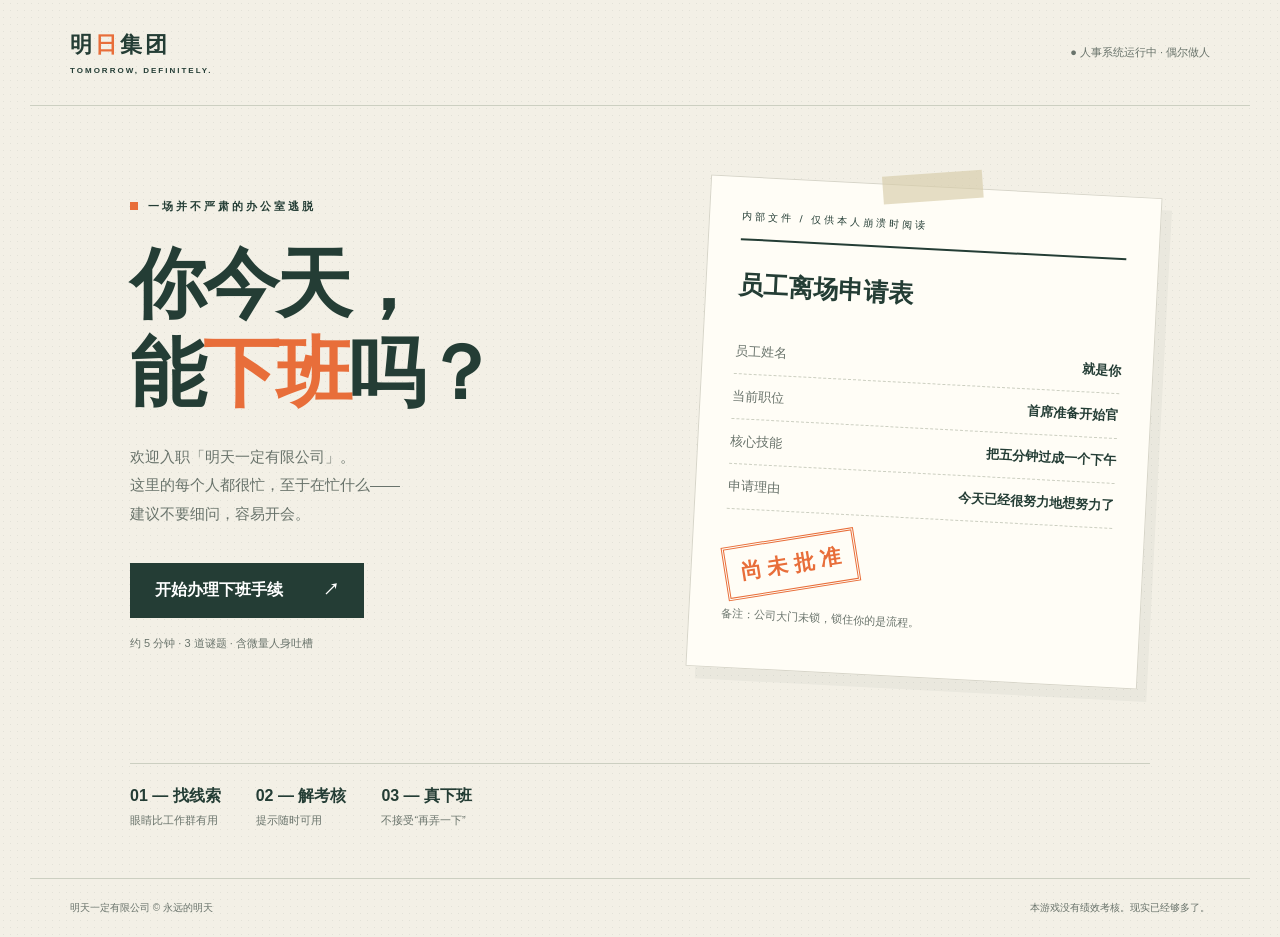
==== index.html @ 56515bec "Add files via upload" ====
<!doctype html>
<html lang="zh-CN"><head><meta charset="UTF-8"><meta name="viewport" content="width=device-width,initial-scale=1"><meta name="theme-color" content="#243d35"><meta name="description" content="欢迎入职明天一定有限公司。你的唯一任务：今天下班。"><title>明天一定有限公司 · 下班逃脱</title><style>
:root{--paper:#f3f0e6;--ink:#243d35;--muted:#69736b;--orange:#e86e3a;--line:#cccfc1}*{box-sizing:border-box}body{margin:0;background:var(--paper);color:var(--ink);font-family:"Microsoft YaHei","PingFang SC",sans-serif;background-image:radial-gradient(#243d3514 .7px,transparent .7px);background-size:7px 7px}button,input{font:inherit}button,a,input{-webkit-tap-highlight-color:transparent}button{cursor:pointer}button:focus-visible,a:focus-visible,input:focus-visible{outline:3px solid var(--orange);outline-offset:4px}header{max-width:1220px;margin:auto;padding:30px 40px;display:flex;align-items:center;justify-content:space-between;border-bottom:1px solid var(--line)}.brand{color:var(--ink);text-decoration:none;font-weight:900;font-size:22px;letter-spacing:3px}.brand span{color:var(--orange)}.brand small{display:block;font-size:8px;letter-spacing:2px;margin-top:6px}.badge{font-size:11px;color:var(--muted)}main{max-width:1100px;margin:0 auto;min-height:calc(100vh - 190px);padding:50px 40px}footer{max-width:1220px;margin:auto;padding:22px 40px;border-top:1px solid var(--line);display:flex;justify-content:space-between;gap:20px;font-size:10px;color:var(--muted)}.eyebrow{font-size:11px;letter-spacing:3px;text-transform:uppercase;font-weight:700}.eyebrow::before{content:' ';display:inline-block;width:8px;height:8px;background:var(--orange);margin-right:10px}h1{font-size:clamp(44px,6vw,76px);line-height:1.18;letter-spacing:-3px;margin:25px 0}h1 em{font-style:normal;color:var(--orange)}p{line-height:1.9}.lead{font-size:15px;color:var(--muted);max-width:440px}.hero{display:grid;grid-template-columns:1.1fr 1fr;gap:70px;align-items:center}.primary{border:0;background:var(--ink);color:#fff;padding:17px 25px;display:inline-flex;gap:40px;align-items:center;margin-top:20px;font-weight:700;transition:transform .15s,background .15s}.primary:hover{background:#35564b;transform:translateY(-2px)}.tiny{font-size:11px;color:var(--muted);margin-top:15px}.paper{background:#fffdf6;border:1px solid #d7d5c9;padding:32px;box-shadow:10px 12px 0 #243d350b;position:relative}.hero .paper{transform:rotate(3deg);margin:30px 0}.paper:before{content:'';position:absolute;top:-14px;left:38%;height:28px;width:100px;background:#d8cdaaa6;transform:rotate(-7deg)}.dochead{font-size:10px;letter-spacing:3px;border-bottom:2px solid var(--ink);padding-bottom:15px}.paper h2{font-size:25px;margin:28px 0}.field{padding:13px 0;border-bottom:1px dashed var(--line);font-size:13px;display:flex;justify-content:space-between;gap:16px}.field span{color:var(--muted)}.stamp{border:3px double var(--orange);color:var(--orange);font-weight:900;display:inline-block;padding:10px 13px;transform:rotate(-12deg);font-size:21px;position:relative;margin-top:25px}.notes{border-top:1px solid var(--line);margin-top:55px;padding-top:22px;display:flex;gap:35px;font-size:11px;color:var(--muted)}.notes strong{color:var(--ink);display:block;font-size:16px;margin-bottom:6px}.gamehead{display:flex;justify-content:space-between;gap:15px;align-items:center;margin-bottom:30px}.steps{display:flex;gap:8px}.step{font-size:11px;border:1px solid var(--line);padding:8px 12px;color:var(--muted)}.step.active{background:var(--ink);color:white;border-color:var(--ink)}.step.done{border-color:var(--ink);color:var(--ink)}.layout{display:grid;grid-template-columns:1fr 310px;gap:34px;align-items:start}.title{font-size:36px;letter-spacing:-1px;margin:15px 0}.sub{color:var(--muted);font-size:13px;line-height:1.9}.board{border:1px solid var(--line);background:#fffdf6;margin-top:24px;padding:26px}.option{width:100%;text-align:left;border:1px solid var(--line);background:transparent;color:var(--ink);padding:15px 18px;margin:7px 0;display:flex;justify-content:space-between;gap:16px;line-height:1.6;font-size:13px}.option:hover{background:#eef0e6;border-color:var(--ink)}.option.selected{background:var(--ink);color:white}.aside{background:#e7e9df;padding:25px;font-size:12px;line-height:1.9;border-top:3px solid var(--ink)}.aside h3{font-size:13px;margin:0 0 14px}.aside .symbol{font-size:38px;line-height:1;margin-bottom:20px}.quiet{border:0;background:none;color:var(--muted);text-decoration:underline;padding:10px 0;font-size:11px}.feedback{margin-top:18px;border-left:3px solid var(--orange);padding:12px 15px;background:#f4e6d8;font-size:13px;line-height:1.8;min-height:48px}.feedback:empty{display:none}.clue{font-family:monospace;letter-spacing:3px;font-size:20px}.inputrow{display:flex;gap:10px;margin-top:20px}.inputrow input{min-width:0;width:100%;padding:15px;border:1px solid var(--line);background:var(--paper);color:var(--ink);font-size:22px;letter-spacing:8px}.inputrow .primary{margin:0;gap:10px}.order{list-style:none;padding:0}.order li{display:flex;align-items:center;gap:12px;padding:12px 0;border-bottom:1px dashed var(--line);font-size:13px}.order .num{font-family:monospace;font-size:16px;color:var(--orange)}.order .text{flex:1}.move{background:transparent;border:1px solid var(--line);padding:5px 9px;color:var(--ink)}.move:disabled{opacity:.25;cursor:default}.success{border:1px solid var(--ink);padding:24px;background:#e7ecdf;margin-top:20px}.success h3{margin:0 0 8px}.end{max-width:650px;margin:0 auto;text-align:center}.end .paper{text-align:left;margin-top:30px}.end h1{font-size:55px}.end .stamp{position:absolute;right:20px;bottom:20px}.receipt{font-family:monospace;font-size:12px;color:var(--muted)}.fade{animation:appear .35s ease-out}@keyframes appear{from{opacity:0;transform:translateY(8px)}to{opacity:1;transform:translateY(0)}}@media(max-width:760px){header{padding:22px}.badge{display:none}main{padding:30px 22px}.hero,.layout{grid-template-columns:1fr;gap:28px}.hero .paper{margin:15px 12px}.hero h1{font-size:54px}.notes{margin-top:35px;gap:25px}.aside{order:2}.gamehead{align-items:start;flex-direction:column}.step{padding:7px 9px;font-size:10px}.title{font-size:30px}.board{padding:20px}footer{padding:20px 22px;flex-direction:column;gap:8px}.end h1{font-size:44px}.end .paper{padding:24px}.end .stamp{font-size:16px;position:relative;right:auto;bottom:auto}.inputrow .primary{padding:12px}.brand{font-size:19px}}@media(prefers-reduced-motion:reduce){*{animation:none!important;transition:none!important}}
</style></head>
<body><header><a href="./" class="brand">明<span>日</span>集团 <small>TOMORROW, DEFINITELY.</small></a><div class="badge">● 人事系统运行中 · 偶尔做人</div></header><main id="app"></main><footer><span>明天一定有限公司 © 永远的明天</span><span>本游戏没有绩效考核。现实已经够多了。</span></footer><script>const app=document.querySelector('#app');
let stage=0,started=0,mistakes=0,hints=0,solved=false,sequence=['选一个配色','写一行能跑的内容','研究最完美的工具','打开空白文件'];
const correct=['打开空白文件','写一行能跑的内容','选一个配色','研究最完美的工具'];
const labels=['找回时间','停止准备','批准下班'];
function render(html){app.innerHTML='<div class="fade">'+html+'</div>';window.scrollTo(0,0)}
function home(){render(`<section class="hero"><div><div class="eyebrow">一场并不严肃的办公室逃脱</div><h1>你今天，<br>能<em>下班</em>吗？</h1><p class="lead">欢迎入职「明天一定有限公司」。<br>这里的每个人都很忙，至于在忙什么——<br>建议不要细问，容易开会。</p><button class="primary" onclick="start()">开始办理下班手续 <span>↗</span></button><p class="tiny">约 5 分钟 · 3 道谜题 · 含微量人身吐槽</p></div><div class="paper"><div class="dochead">内部文件 / 仅供本人崩溃时阅读</div><h2>员工离场申请表</h2><div class="field"><span>员工姓名</span><b>就是你</b></div><div class="field"><span>当前职位</span><b>首席准备开始官</b></div><div class="field"><span>核心技能</span><b>把五分钟过成一个下午</b></div><div class="field"><span>申请理由</span><b>今天已经很努力地想努力了</b></div><div class="stamp">尚 未 批 准</div><p class="tiny">备注：公司大门未锁，锁住你的是流程。</p></div></section><div class="notes"><div><strong>01 — 找线索</strong>眼睛比工作群有用</div><div><strong>02 — 解考核</strong>提示随时可用</div><div><strong>03 — 真下班</strong>不接受“再弄一下”</div></div>`)}
function start(){stage=1;started=Date.now();mistakes=0;hints=0;solved=false;sequence=['选一个配色','写一行能跑的内容','研究最完美的工具','打开空白文件'];game()}
function frame(title,desc,body,aside){return `<div class="gamehead"><div class="eyebrow">离场审批 / 第 ${stage} 关</div><div class="steps">${labels.map((x,i)=>`<span class="step ${stage===i+1?'active':stage>i+1?'done':''}">${stage>i+1?'✓':String(i+1).padStart(2,'0')} ${x}</span>`).join('')}</div></div><div class="layout"><section><h2 class="title">${title}</h2><p class="sub">${desc}</p><div class="board">${body}<div id="feedback" class="feedback" role="status" aria-live="polite"></div><div id="success"></div></div><button class="quiet" onclick="hint()">请求一点不太体面的帮助 ↗</button></section><aside class="aside"><div class="symbol">✳</div><h3>来自行政部的温馨废话</h3>${aside}<hr><p>背包：${stage>1?'被找回的时间 ✓':'空空如也，像你的周计划'}${stage>2?'<br>勉强启动的行动力 ✓':''}</p><p>本次提示：<span id="hintcount">${hints}</span> 次</p></aside></div>`}
function game(){solved=false;if(stage===1){render(frame('你的五分钟，失踪了。','门禁需要三位数密码。桌上有一份浏览记录，以及一张被咖啡浸过的便利贴。',`<div class="dochead">证物 A / 今日浏览记录</div><div class="field"><span>08:50 — 09:10</span><b>如何高效开始一天</b></div><div class="field"><span>09:10 — 09:45</span><b>最适合高效人士的桌搭</b></div><div class="field"><span>09:45 — 10:30</span><b>五分钟，真的最后五分钟</b></div><p class="sub">便利贴：<br>“按时间顺序，取每段时长的<b>十位数字</b>。<br>别取时间点。公司暂时还没那么缺德。”</p><form class="inputrow" onsubmit="event.preventDefault();checkCode()"><input id="code" aria-label="三位数门禁密码" inputmode="numeric" maxlength="3" autocomplete="off" placeholder="···"><button class="primary" type="submit">开门 ↗</button></form>`,`<p>系统显示你刚才只是“看了五分钟”。</p><p>系统也显示，你的五分钟有独立的时区。</p>`))}else if(stage===2){render(frame('你已经准备好准备了。','启动机被四项“前置工作”堵住了。按以下规则，用箭头重新排列执行顺序。',`<div class="dochead">证物 B / 启动机操作规程</div><p class="sub">① 先打开文件，再写能跑的内容。<br>② 有了能跑的内容，才允许选配色。<br>③ 工具研究排在所有事情最后。</p><ol class="order" id="order"></ol><button class="primary" onclick="checkOrder()">启动这台破机器 ↗</button>`,`<p>你已经收集了 17 个入门教程、8 款工具和 3 种笔记系统。</p><p>唯一没有入门的，是门。</p>`));drawOrder()}else{render(frame('谁有权批准你下班？','你终于拿到了最后一份审批单。仔细阅读条款，找出唯一符合规定的离场方式。',`<div class="dochead">证物 C / 员工离场条例（罕见人话版）</div><p class="sub">第 1 条：完成前两项考核，即具备离场资格。<br>第 2 条：申请人可以自行批准，无需新增任务。<br>第 3 条：禁止以等待消息或等待明天为由延期。</p><button class="option" onclick="choose(0)">A. 等老板回复“嗯”<span>↗</span></button><button class="option" onclick="choose(1)">B. 再做一版更漂亮的申请单<span>↗</span></button><button class="option" onclick="choose(2)">C. 由我本人批准，现在离场<span>↗</span></button><button class="option" onclick="choose(3)">D. 明天一定下班<span>↗</span></button>`,`<p>审批单已转发给了你。</p><p>你正在等待你的回复。</p><p>如果你也不回复你，你们俩就很难推进。</p>`))}}
function feedback(text){document.querySelector('#feedback').textContent=text}
function win(text){if(solved)return;solved=true;document.querySelectorAll('.board button,.board input').forEach(b=>b.disabled=true);document.querySelector('#success').innerHTML=`<div class="success"><h3>✓ 审批通过</h3><p>${text}</p><button class="primary" onclick="next()">${stage===3?'领取下班证明':'去下一道离谱流程'} ↗</button></div>`;document.querySelector('#feedback').textContent=''}
function checkCode(){if(solved)return;const value=document.querySelector('#code').value.trim();if(value==='234')win('时间找回来了。虽然找回来也不退给你，但至少我们知道它去哪了。');else{mistakes++;feedback(/^\d{3}$/.test(value)?'密码不对。请计算三段各用了多少分钟，再取十位。你可以算，公司又没禁止你聪明。':'需要三个数字。门禁不接受“我觉得应该可以”。')}}
function drawOrder(){document.querySelector('#order').innerHTML=sequence.map((x,i)=>`<li><span class="num">0${i+1}</span><span class="text">${x}</span><button class="move" aria-label="上移：${x}" onclick="move(${i},-1)" ${i===0?'disabled':''}>↑</button><button class="move" aria-label="下移：${x}" onclick="move(${i},1)" ${i===3?'disabled':''}>↓</button></li>`).join('')}
function move(i,delta){if(solved)return;const j=i+delta;if(j<0||j>3)return;[sequence[i],sequence[j]]=[sequence[j],sequence[i]];drawOrder();const row=document.querySelectorAll('#order li')[j];row.querySelector(delta<0&&j>0?'button:first-of-type':j<3?'button:last-of-type':'button:first-of-type').focus()}
function checkOrder(){if(solved)return;if(sequence.every((x,i)=>x===correct[i]))win('启动成功。原来“开始”这件事，不需要先买一个新键盘。');else{mistakes++;feedback('机器拒绝启动。请按三条规程检查顺序；审美和工具都得给实际动手让个位。')}}
function choose(i){if(solved)return;if(i===2)win('已收到你的批准。没有反转，你真的可以走了。');else{mistakes++;feedback(['第 3 条写着不能等消息。老板的“嗯”还在量子叠加态。','第 2 条禁止新增任务。你这个人连逃跑都想先做个封面。','','第 3 条禁止等明天。公司名是讽刺，你还真当企业文化了。'][i])}}
function hint(){if(solved){feedback('你已经通过了。再找提示，多少有点不舍得下班了。');return}hints++;document.querySelector('#hintcount').textContent=hints;feedback(['','三段时长分别是 20、35、45 分钟。密码是它们的十位数字。','顺序：打开空白文件 → 写一行能跑的内容 → 选一个配色 → 研究最完美的工具。','前两关已经通过。第 2 条说，你自己就能批准。选 C。'][stage])}
function next(){stage++;if(stage<=3)game();else ending()}
function ending(){const sec=Math.max(1,Math.floor((Date.now()-started)/1000)),time=`${Math.floor(sec/60)} 分 ${sec%60} 秒`;render(`<section class="end"><div class="eyebrow">离场审批完成 / 今天就到这里</div><h1>批准了。<br><em>现在，去玩吧。</em></h1><p class="sub">恭喜，你成功从一套本来就不该存在的流程里逃了出来。<br>这可能是你今天最像上班的一次娱乐。</p><div class="paper"><div class="dochead">正式证明 / 盖章后不许反悔</div><h2>今日下班许可证</h2><div class="field"><span>持证人</span><b>就是你，本人批准</b></div><div class="field"><span>办理耗时</span><b>${time}</b></div><div class="field"><span>试错 / 求助</span><b>${mistakes} 次 / ${hints} 次</b></div><div class="field"><span>人事评语</span><b>${hints>2?'懂得求助，适合当领导':mistakes>3?'流程虽曲折，下班很坚定':'有点聪明，建议用于正事'}</b></div><p class="sub">今天不必把所有事都弄明白。<br>能开始一件小事，也能允许自己停下来。</p><div class="stamp">即 刻 生 效</div></div><button class="primary" onclick="start()">再入职一次 ↻</button><p class="tiny">重复入职不会发双倍工资。别试探。</p></section>`)}
home();
</script></body></html>
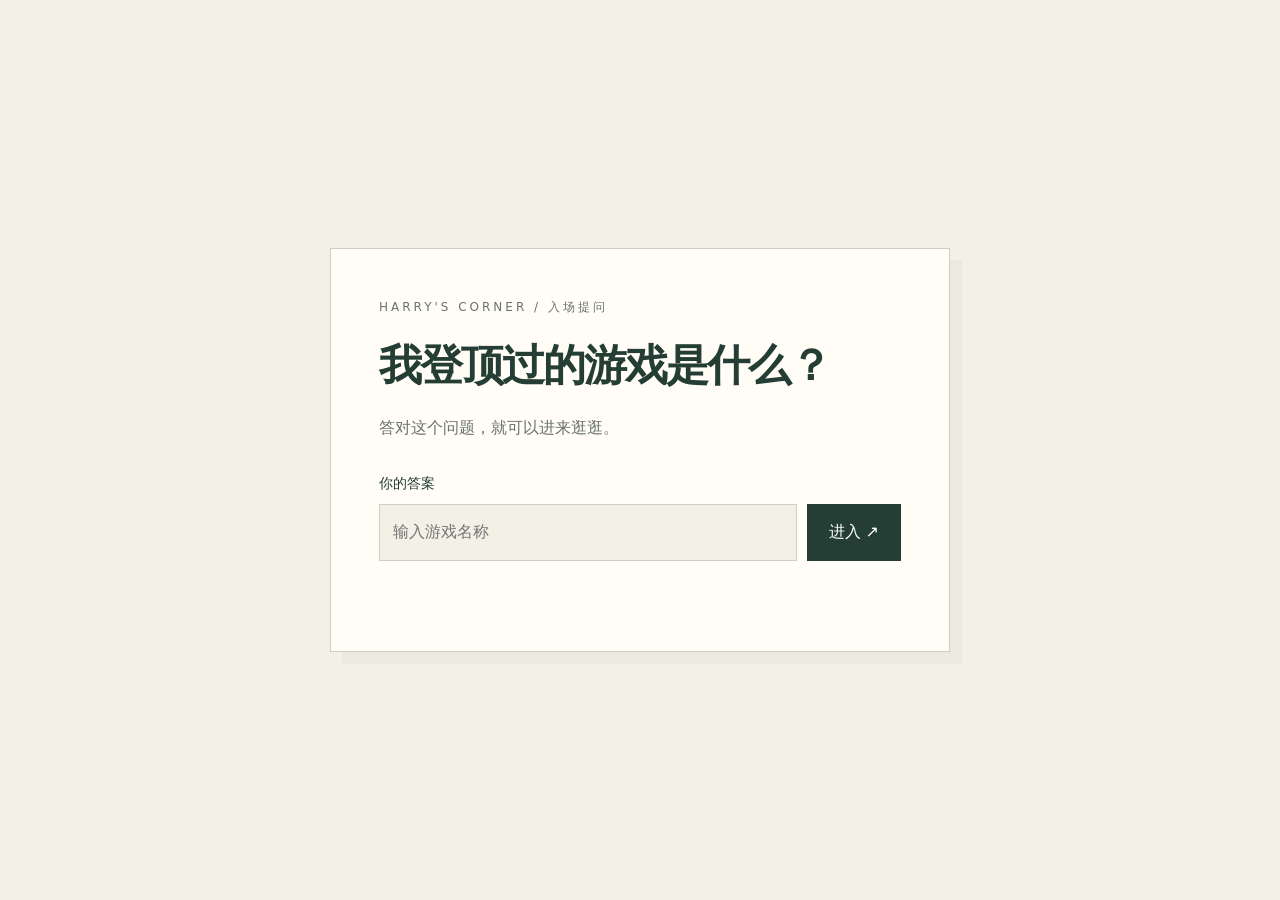
==== commit a9e1fdae: "Add files via upload" ====
--- a/index.html
+++ b/index.html
@@ -1,25 +1,24 @@
 <!doctype html>
-<html lang="zh-CN"><head><meta charset="UTF-8"><meta name="viewport" content="width=device-width,initial-scale=1"><meta name="theme-color" content="#243d35"><meta name="description" content="欢迎入职明天一定有限公司。你的唯一任务：今天下班。"><title>明天一定有限公司 · 下班逃脱</title><style>
-:root{--paper:#f3f0e6;--ink:#243d35;--muted:#69736b;--orange:#e86e3a;--line:#cccfc1}*{box-sizing:border-box}body{margin:0;background:var(--paper);color:var(--ink);font-family:"Microsoft YaHei","PingFang SC",sans-serif;background-image:radial-gradient(#243d3514 .7px,transparent .7px);background-size:7px 7px}button,input{font:inherit}button,a,input{-webkit-tap-highlight-color:transparent}button{cursor:pointer}button:focus-visible,a:focus-visible,input:focus-visible{outline:3px solid var(--orange);outline-offset:4px}header{max-width:1220px;margin:auto;padding:30px 40px;display:flex;align-items:center;justify-content:space-between;border-bottom:1px solid var(--line)}.brand{color:var(--ink);text-decoration:none;font-weight:900;font-size:22px;letter-spacing:3px}.brand span{color:var(--orange)}.brand small{display:block;font-size:8px;letter-spacing:2px;margin-top:6px}.badge{font-size:11px;color:var(--muted)}main{max-width:1100px;margin:0 auto;min-height:calc(100vh - 190px);padding:50px 40px}footer{max-width:1220px;margin:auto;padding:22px 40px;border-top:1px solid var(--line);display:flex;justify-content:space-between;gap:20px;font-size:10px;color:var(--muted)}.eyebrow{font-size:11px;letter-spacing:3px;text-transform:uppercase;font-weight:700}.eyebrow::before{content:' ';display:inline-block;width:8px;height:8px;background:var(--orange);margin-right:10px}h1{font-size:clamp(44px,6vw,76px);line-height:1.18;letter-spacing:-3px;margin:25px 0}h1 em{font-style:normal;color:var(--orange)}p{line-height:1.9}.lead{font-size:15px;color:var(--muted);max-width:440px}.hero{display:grid;grid-template-columns:1.1fr 1fr;gap:70px;align-items:center}.primary{border:0;background:var(--ink);color:#fff;padding:17px 25px;display:inline-flex;gap:40px;align-items:center;margin-top:20px;font-weight:700;transition:transform .15s,background .15s}.primary:hover{background:#35564b;transform:translateY(-2px)}.tiny{font-size:11px;color:var(--muted);margin-top:15px}.paper{background:#fffdf6;border:1px solid #d7d5c9;padding:32px;box-shadow:10px 12px 0 #243d350b;position:relative}.hero .paper{transform:rotate(3deg);margin:30px 0}.paper:before{content:'';position:absolute;top:-14px;left:38%;height:28px;width:100px;background:#d8cdaaa6;transform:rotate(-7deg)}.dochead{font-size:10px;letter-spacing:3px;border-bottom:2px solid var(--ink);padding-bottom:15px}.paper h2{font-size:25px;margin:28px 0}.field{padding:13px 0;border-bottom:1px dashed var(--line);font-size:13px;display:flex;justify-content:space-between;gap:16px}.field span{color:var(--muted)}.stamp{border:3px double var(--orange);color:var(--orange);font-weight:900;display:inline-block;padding:10px 13px;transform:rotate(-12deg);font-size:21px;position:relative;margin-top:25px}.notes{border-top:1px solid var(--line);margin-top:55px;padding-top:22px;display:flex;gap:35px;font-size:11px;color:var(--muted)}.notes strong{color:var(--ink);display:block;font-size:16px;margin-bottom:6px}.gamehead{display:flex;justify-content:space-between;gap:15px;align-items:center;margin-bottom:30px}.steps{display:flex;gap:8px}.step{font-size:11px;border:1px solid var(--line);padding:8px 12px;color:var(--muted)}.step.active{background:var(--ink);color:white;border-color:var(--ink)}.step.done{border-color:var(--ink);color:var(--ink)}.layout{display:grid;grid-template-columns:1fr 310px;gap:34px;align-items:start}.title{font-size:36px;letter-spacing:-1px;margin:15px 0}.sub{color:var(--muted);font-size:13px;line-height:1.9}.board{border:1px solid var(--line);background:#fffdf6;margin-top:24px;padding:26px}.option{width:100%;text-align:left;border:1px solid var(--line);background:transparent;color:var(--ink);padding:15px 18px;margin:7px 0;display:flex;justify-content:space-between;gap:16px;line-height:1.6;font-size:13px}.option:hover{background:#eef0e6;border-color:var(--ink)}.option.selected{background:var(--ink);color:white}.aside{background:#e7e9df;padding:25px;font-size:12px;line-height:1.9;border-top:3px solid var(--ink)}.aside h3{font-size:13px;margin:0 0 14px}.aside .symbol{font-size:38px;line-height:1;margin-bottom:20px}.quiet{border:0;background:none;color:var(--muted);text-decoration:underline;padding:10px 0;font-size:11px}.feedback{margin-top:18px;border-left:3px solid var(--orange);padding:12px 15px;background:#f4e6d8;font-size:13px;line-height:1.8;min-height:48px}.feedback:empty{display:none}.clue{font-family:monospace;letter-spacing:3px;font-size:20px}.inputrow{display:flex;gap:10px;margin-top:20px}.inputrow input{min-width:0;width:100%;padding:15px;border:1px solid var(--line);background:var(--paper);color:var(--ink);font-size:22px;letter-spacing:8px}.inputrow .primary{margin:0;gap:10px}.order{list-style:none;padding:0}.order li{display:flex;align-items:center;gap:12px;padding:12px 0;border-bottom:1px dashed var(--line);font-size:13px}.order .num{font-family:monospace;font-size:16px;color:var(--orange)}.order .text{flex:1}.move{background:transparent;border:1px solid var(--line);padding:5px 9px;color:var(--ink)}.move:disabled{opacity:.25;cursor:default}.success{border:1px solid var(--ink);padding:24px;background:#e7ecdf;margin-top:20px}.success h3{margin:0 0 8px}.end{max-width:650px;margin:0 auto;text-align:center}.end .paper{text-align:left;margin-top:30px}.end h1{font-size:55px}.end .stamp{position:absolute;right:20px;bottom:20px}.receipt{font-family:monospace;font-size:12px;color:var(--muted)}.fade{animation:appear .35s ease-out}@keyframes appear{from{opacity:0;transform:translateY(8px)}to{opacity:1;transform:translateY(0)}}@media(max-width:760px){header{padding:22px}.badge{display:none}main{padding:30px 22px}.hero,.layout{grid-template-columns:1fr;gap:28px}.hero .paper{margin:15px 12px}.hero h1{font-size:54px}.notes{margin-top:35px;gap:25px}.aside{order:2}.gamehead{align-items:start;flex-direction:column}.step{padding:7px 9px;font-size:10px}.title{font-size:30px}.board{padding:20px}footer{padding:20px 22px;flex-direction:column;gap:8px}.end h1{font-size:44px}.end .paper{padding:24px}.end .stamp{font-size:16px;position:relative;right:auto;bottom:auto}.inputrow .primary{padding:12px}.brand{font-size:19px}}@media(prefers-reduced-motion:reduce){*{animation:none!important;transition:none!important}}
-</style></head>
-<body><header><a href="./" class="brand">明<span>日</span>集团 <small>TOMORROW, DEFINITELY.</small></a><div class="badge">● 人事系统运行中 · 偶尔做人</div></header><main id="app"></main><footer><span>明天一定有限公司 © 永远的明天</span><span>本游戏没有绩效考核。现实已经够多了。</span></footer><script>const app=document.querySelector('#app');
-let stage=0,started=0,mistakes=0,hints=0,solved=false,sequence=['选一个配色','写一行能跑的内容','研究最完美的工具','打开空白文件'];
-const correct=['打开空白文件','写一行能跑的内容','选一个配色','研究最完美的工具'];
-const labels=['找回时间','停止准备','批准下班'];
-function render(html){app.innerHTML='<div class="fade">'+html+'</div>';window.scrollTo(0,0)}
-function home(){render(`<section class="hero"><div><div class="eyebrow">一场并不严肃的办公室逃脱</div><h1>你今天，<br>能<em>下班</em>吗？</h1><p class="lead">欢迎入职「明天一定有限公司」。<br>这里的每个人都很忙，至于在忙什么——<br>建议不要细问，容易开会。</p><button class="primary" onclick="start()">开始办理下班手续 <span>↗</span></button><p class="tiny">约 5 分钟 · 3 道谜题 · 含微量人身吐槽</p></div><div class="paper"><div class="dochead">内部文件 / 仅供本人崩溃时阅读</div><h2>员工离场申请表</h2><div class="field"><span>员工姓名</span><b>就是你</b></div><div class="field"><span>当前职位</span><b>首席准备开始官</b></div><div class="field"><span>核心技能</span><b>把五分钟过成一个下午</b></div><div class="field"><span>申请理由</span><b>今天已经很努力地想努力了</b></div><div class="stamp">尚 未 批 准</div><p class="tiny">备注：公司大门未锁，锁住你的是流程。</p></div></section><div class="notes"><div><strong>01 — 找线索</strong>眼睛比工作群有用</div><div><strong>02 — 解考核</strong>提示随时可用</div><div><strong>03 — 真下班</strong>不接受“再弄一下”</div></div>`)}
-function start(){stage=1;started=Date.now();mistakes=0;hints=0;solved=false;sequence=['选一个配色','写一行能跑的内容','研究最完美的工具','打开空白文件'];game()}
-function frame(title,desc,body,aside){return `<div class="gamehead"><div class="eyebrow">离场审批 / 第 ${stage} 关</div><div class="steps">${labels.map((x,i)=>`<span class="step ${stage===i+1?'active':stage>i+1?'done':''}">${stage>i+1?'✓':String(i+1).padStart(2,'0')} ${x}</span>`).join('')}</div></div><div class="layout"><section><h2 class="title">${title}</h2><p class="sub">${desc}</p><div class="board">${body}<div id="feedback" class="feedback" role="status" aria-live="polite"></div><div id="success"></div></div><button class="quiet" onclick="hint()">请求一点不太体面的帮助 ↗</button></section><aside class="aside"><div class="symbol">✳</div><h3>来自行政部的温馨废话</h3>${aside}<hr><p>背包：${stage>1?'被找回的时间 ✓':'空空如也，像你的周计划'}${stage>2?'<br>勉强启动的行动力 ✓':''}</p><p>本次提示：<span id="hintcount">${hints}</span> 次</p></aside></div>`}
-function game(){solved=false;if(stage===1){render(frame('你的五分钟，失踪了。','门禁需要三位数密码。桌上有一份浏览记录，以及一张被咖啡浸过的便利贴。',`<div class="dochead">证物 A / 今日浏览记录</div><div class="field"><span>08:50 — 09:10</span><b>如何高效开始一天</b></div><div class="field"><span>09:10 — 09:45</span><b>最适合高效人士的桌搭</b></div><div class="field"><span>09:45 — 10:30</span><b>五分钟，真的最后五分钟</b></div><p class="sub">便利贴：<br>“按时间顺序，取每段时长的<b>十位数字</b>。<br>别取时间点。公司暂时还没那么缺德。”</p><form class="inputrow" onsubmit="event.preventDefault();checkCode()"><input id="code" aria-label="三位数门禁密码" inputmode="numeric" maxlength="3" autocomplete="off" placeholder="···"><button class="primary" type="submit">开门 ↗</button></form>`,`<p>系统显示你刚才只是“看了五分钟”。</p><p>系统也显示，你的五分钟有独立的时区。</p>`))}else if(stage===2){render(frame('你已经准备好准备了。','启动机被四项“前置工作”堵住了。按以下规则，用箭头重新排列执行顺序。',`<div class="dochead">证物 B / 启动机操作规程</div><p class="sub">① 先打开文件，再写能跑的内容。<br>② 有了能跑的内容，才允许选配色。<br>③ 工具研究排在所有事情最后。</p><ol class="order" id="order"></ol><button class="primary" onclick="checkOrder()">启动这台破机器 ↗</button>`,`<p>你已经收集了 17 个入门教程、8 款工具和 3 种笔记系统。</p><p>唯一没有入门的，是门。</p>`));drawOrder()}else{render(frame('谁有权批准你下班？','你终于拿到了最后一份审批单。仔细阅读条款，找出唯一符合规定的离场方式。',`<div class="dochead">证物 C / 员工离场条例（罕见人话版）</div><p class="sub">第 1 条：完成前两项考核，即具备离场资格。<br>第 2 条：申请人可以自行批准，无需新增任务。<br>第 3 条：禁止以等待消息或等待明天为由延期。</p><button class="option" onclick="choose(0)">A. 等老板回复“嗯”<span>↗</span></button><button class="option" onclick="choose(1)">B. 再做一版更漂亮的申请单<span>↗</span></button><button class="option" onclick="choose(2)">C. 由我本人批准，现在离场<span>↗</span></button><button class="option" onclick="choose(3)">D. 明天一定下班<span>↗</span></button>`,`<p>审批单已转发给了你。</p><p>你正在等待你的回复。</p><p>如果你也不回复你，你们俩就很难推进。</p>`))}}
-function feedback(text){document.querySelector('#feedback').textContent=text}
-function win(text){if(solved)return;solved=true;document.querySelectorAll('.board button,.board input').forEach(b=>b.disabled=true);document.querySelector('#success').innerHTML=`<div class="success"><h3>✓ 审批通过</h3><p>${text}</p><button class="primary" onclick="next()">${stage===3?'领取下班证明':'去下一道离谱流程'} ↗</button></div>`;document.querySelector('#feedback').textContent=''}
-function checkCode(){if(solved)return;const value=document.querySelector('#code').value.trim();if(value==='234')win('时间找回来了。虽然找回来也不退给你，但至少我们知道它去哪了。');else{mistakes++;feedback(/^\d{3}$/.test(value)?'密码不对。请计算三段各用了多少分钟，再取十位。你可以算，公司又没禁止你聪明。':'需要三个数字。门禁不接受“我觉得应该可以”。')}}
-function drawOrder(){document.querySelector('#order').innerHTML=sequence.map((x,i)=>`<li><span class="num">0${i+1}</span><span class="text">${x}</span><button class="move" aria-label="上移：${x}" onclick="move(${i},-1)" ${i===0?'disabled':''}>↑</button><button class="move" aria-label="下移：${x}" onclick="move(${i},1)" ${i===3?'disabled':''}>↓</button></li>`).join('')}
-function move(i,delta){if(solved)return;const j=i+delta;if(j<0||j>3)return;[sequence[i],sequence[j]]=[sequence[j],sequence[i]];drawOrder();const row=document.querySelectorAll('#order li')[j];row.querySelector(delta<0&&j>0?'button:first-of-type':j<3?'button:last-of-type':'button:first-of-type').focus()}
-function checkOrder(){if(solved)return;if(sequence.every((x,i)=>x===correct[i]))win('启动成功。原来“开始”这件事，不需要先买一个新键盘。');else{mistakes++;feedback('机器拒绝启动。请按三条规程检查顺序；审美和工具都得给实际动手让个位。')}}
-function choose(i){if(solved)return;if(i===2)win('已收到你的批准。没有反转，你真的可以走了。');else{mistakes++;feedback(['第 3 条写着不能等消息。老板的“嗯”还在量子叠加态。','第 2 条禁止新增任务。你这个人连逃跑都想先做个封面。','','第 3 条禁止等明天。公司名是讽刺，你还真当企业文化了。'][i])}}
-function hint(){if(solved){feedback('你已经通过了。再找提示，多少有点不舍得下班了。');return}hints++;document.querySelector('#hintcount').textContent=hints;feedback(['','三段时长分别是 20、35、45 分钟。密码是它们的十位数字。','顺序：打开空白文件 → 写一行能跑的内容 → 选一个配色 → 研究最完美的工具。','前两关已经通过。第 2 条说，你自己就能批准。选 C。'][stage])}
-function next(){stage++;if(stage<=3)game();else ending()}
-function ending(){const sec=Math.max(1,Math.floor((Date.now()-started)/1000)),time=`${Math.floor(sec/60)} 分 ${sec%60} 秒`;render(`<section class="end"><div class="eyebrow">离场审批完成 / 今天就到这里</div><h1>批准了。<br><em>现在，去玩吧。</em></h1><p class="sub">恭喜，你成功从一套本来就不该存在的流程里逃了出来。<br>这可能是你今天最像上班的一次娱乐。</p><div class="paper"><div class="dochead">正式证明 / 盖章后不许反悔</div><h2>今日下班许可证</h2><div class="field"><span>持证人</span><b>就是你，本人批准</b></div><div class="field"><span>办理耗时</span><b>${time}</b></div><div class="field"><span>试错 / 求助</span><b>${mistakes} 次 / ${hints} 次</b></div><div class="field"><span>人事评语</span><b>${hints>2?'懂得求助，适合当领导':mistakes>3?'流程虽曲折，下班很坚定':'有点聪明，建议用于正事'}</b></div><p class="sub">今天不必把所有事都弄明白。<br>能开始一件小事，也能允许自己停下来。</p><div class="stamp">即 刻 生 效</div></div><button class="primary" onclick="start()">再入职一次 ↻</button><p class="tiny">重复入职不会发双倍工资。别试探。</p></section>`)}
-home();
-</script></body></html>
+<html lang="zh-CN">
+<head><meta charset="utf-8"><meta name="viewport" content="width=device-width,initial-scale=1"><meta name="theme-color" content="#243d35"><meta name="description" content="Harry 的个人小站，放一些好玩的东西。"><title>Harry · 个人小站</title><link rel="stylesheet" href="site.css"></head>
+<body>
+<section class="gate" id="gate" aria-labelledby="question">
+<form class="gate-card" id="gate-form">
+<div class="eyebrow">HARRY'S CORNER / 入场提问</div>
+<h1 id="question">我登顶过的游戏是什么？</h1>
+<p>答对这个问题，就可以进来逛逛。</p>
+<label for="answer">你的答案</label>
+<div class="answer-row"><input id="answer" name="answer" type="password" autocomplete="off" required aria-describedby="error" placeholder="输入游戏名称"><button type="submit">进入 ↗</button></div>
+<p class="error" id="error" role="status" aria-live="polite"></p>
+</form>
+</section>
+<div id="site" hidden>
+<header class="site-header"><a href="./" class="site-home">← 返回主页<span> / Harry</span></a><nav class="site-nav" aria-label="内容分类"><a href="#games" data-category="games">小游戏</a><a href="#guides" data-category="guides">游戏攻略</a><a href="#math" data-category="math">数学</a></nav></header>
+<main class="site-main" id="main" tabindex="-1">
+<section id="home-view"><div class="eyebrow">WELCOME TO MY LITTLE CORNER</div><h1>随便放点东西。<br>先玩个小游戏。</h1><p>这里是 Harry 的个人小站。好玩的、有意思的，慢慢往这里放。</p></section>
+<section id="games-view"><div id="games-title" hidden><div class="eyebrow">COLLECTION / 01</div><h1>小游戏</h1><p>给自己几分钟，玩点轻松的。</p></div><article class="feature"><div class="poster"><strong>你今天，<br>能下班吗？</strong><small>明天一定有限公司 / 离场审批中</small></div><div class="description"><span class="tag">办公室解谜 · 3 道谜题 · 约 5 分钟</span><h2>下班逃脱</h2><p>找回失踪的时间，结束没完没了的准备，再亲手批准自己下班。</p><a class="play" href="games/office.html">开始办理下班手续 ↗</a></div></article></section>
+<section id="empty-view" hidden><div class="eyebrow">COMING LATER</div><h1 id="category-title"></h1><div class="empty"><p>这里暂时还没有内容，以后慢慢补上。</p><a href="./">← 回主页玩个游戏</a></div></section>
+</main><footer>Harry 的小角落 · 保持好奇，慢慢更新。</footer>
+</div>
+<script src="site.js"></script>
+</body></html>
--- a/site.css
+++ b/site.css
@@ -0,0 +1 @@
+:root{--paper:#f3f0e6;--ink:#243d35;--muted:#69736b;--orange:#e86e3a;--line:#cccfc1}*{box-sizing:border-box}[hidden]{display:none!important}body{margin:0;background:var(--paper);color:var(--ink);font:16px/1.8 "Microsoft YaHei",system-ui,sans-serif}a{color:inherit;text-decoration:none}button,input{font:inherit}a:focus-visible,button:focus-visible,input:focus-visible{outline:3px solid var(--orange);outline-offset:4px}.site-header{max-width:1160px;margin:auto;padding:24px 32px;display:flex;align-items:center;justify-content:space-between;gap:20px;border-bottom:1px solid var(--line)}.site-home{font-weight:800;font-size:19px}.site-home span{color:var(--orange)}.site-nav{display:flex;gap:24px;font-size:14px}.site-nav a:hover,.site-nav a[aria-current]{color:var(--orange)}.site-main{max-width:1096px;margin:auto;padding:55px 32px 80px}.eyebrow{font-size:12px;letter-spacing:3px;color:var(--muted)}h1{font-size:clamp(36px,6vw,64px);line-height:1.3;letter-spacing:-2px;margin:20px 0}p{color:var(--muted)}.gate{min-height:100vh;display:grid;place-items:center;padding:24px}.gate-card{width:100%;max-width:620px;padding:48px;border:1px solid var(--line);background:#fffdf6;box-shadow:12px 12px 0 #243d3509}.gate h1{font-size:clamp(30px,5vw,43px)}label{display:block;margin:28px 0 8px;font-size:14px}.answer-row{display:flex;gap:10px}input{width:100%;min-width:0;padding:13px;border:1px solid var(--line);background:var(--paper);color:var(--ink)}button,.play{background:var(--ink);color:white;border:0;padding:13px 22px;cursor:pointer;white-space:nowrap}.error{min-height:28px;color:#b53d20;font-size:14px;margin-bottom:0}.feature{display:grid;grid-template-columns:1fr 1fr;border:1px solid var(--line);margin-top:40px;background:#fffdf6}.poster{padding:45px;background:var(--ink);color:var(--paper);display:grid;align-content:center;min-height:290px}.poster strong{font-size:42px;line-height:1.4}.poster small{color:#becabf;margin-top:20px}.description{padding:35px}.description h2{font-size:28px;margin:14px 0}.tag{font-size:12px;color:var(--muted)}.play{display:inline-block;margin-top:15px}.empty{padding:45px 0;border-top:1px solid var(--line);margin-top:35px}footer{max-width:1096px;margin:auto;padding:24px 32px;border-top:1px solid var(--line);color:var(--muted);font-size:12px}@media(max-width:640px){.site-header{padding:20px;align-items:flex-start}.site-nav{gap:14px;font-size:13px}.site-home{font-size:16px}.site-main{padding:35px 20px}.gate-card{padding:28px}.feature{grid-template-columns:1fr}.poster{min-height:220px;padding:30px}.description{padding:25px}.answer-row{flex-wrap:wrap}.answer-row button{width:100%}}
